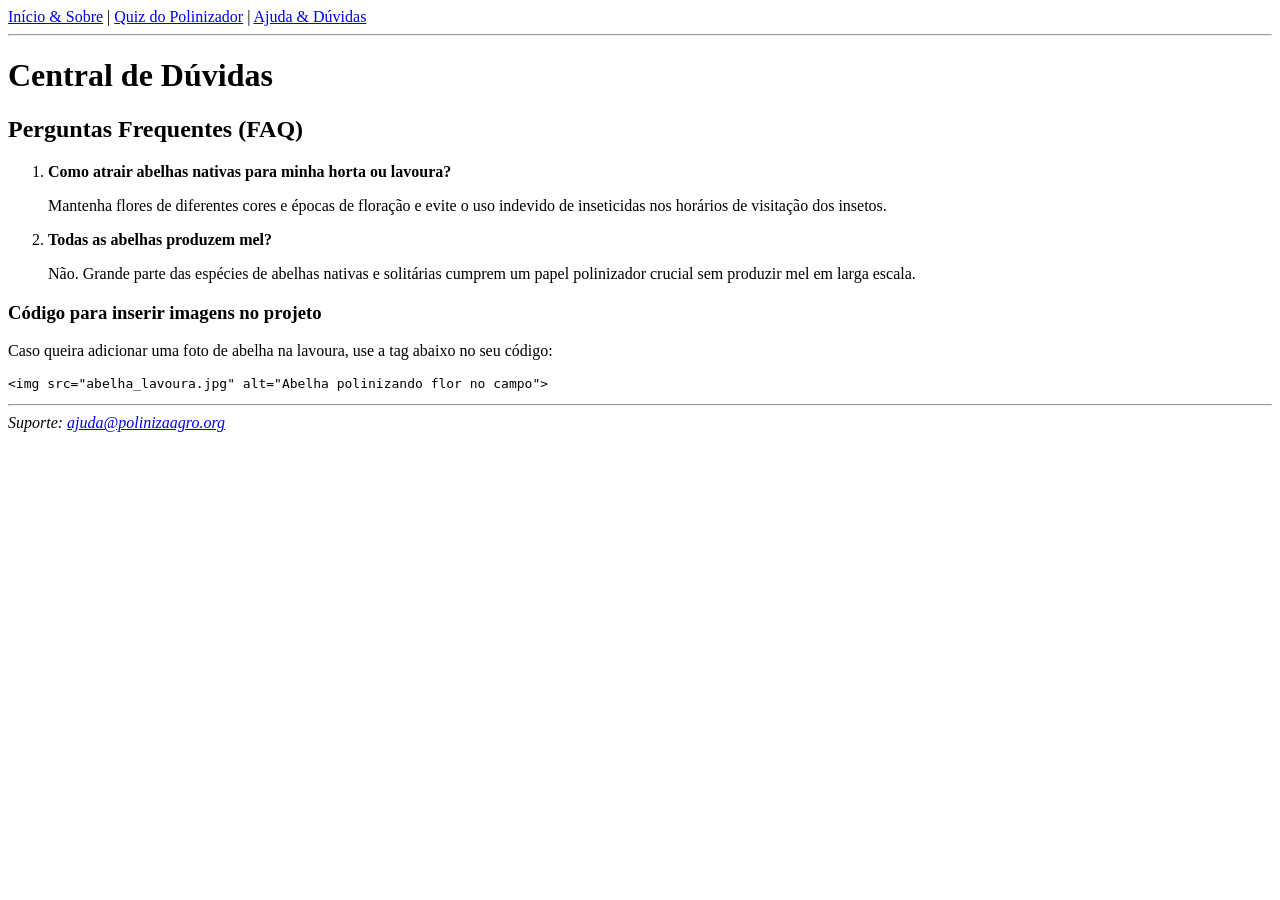
==== ajuda.html @ 0375dee4 "agrinhoo" ====
<!DOCTYPE html>
<html lang="pt-BR">
<head>
    <meta charset="UTF-8">
    <title>Ajuda e Suporte - PolinizaAgro</title>
</head>
<body>

    <nav>
        <a href="index.html">Início & Sobre</a> | 
        <a href="quiz.html">Quiz do Polinizador</a> | 
        <a href="ajuda.html">Ajuda & Dúvidas</a>
    </nav>

    <hr>

    <h1>Central de Dúvidas</h1>
    <h2>Perguntas Frequentes (FAQ)</h2>

    <ol>
        <li>
            <strong>Como atrair abelhas nativas para minha horta ou lavoura?</strong>
            <p>Mantenha flores de diferentes cores e épocas de floração e evite o uso indevido de inseticidas nos horários de visitação dos insetos.</p>
        </li>
        <li>
            <strong>Todas as abelhas produzem mel?</strong>
            <p>Não. Grande parte das espécies de abelhas nativas e solitárias cumprem um papel polinizador crucial sem produzir mel em larga escala.</p>
        </li>
    </ol>

    <h3>Código para inserir imagens no projeto</h3>
    <p>Caso queira adicionar uma foto de abelha na lavoura, use a tag abaixo no seu código:</p>
    <pre><code>&lt;img src="abelha_lavoura.jpg" alt="Abelha polinizando flor no campo"&gt;</code></pre>

    <hr>

    <footer>
        <address>
            Suporte: <a href="mailto:ajuda@polinizaagro.org">ajuda@polinizaagro.org</a>
        </address>
    </footer>

</body>
</html>
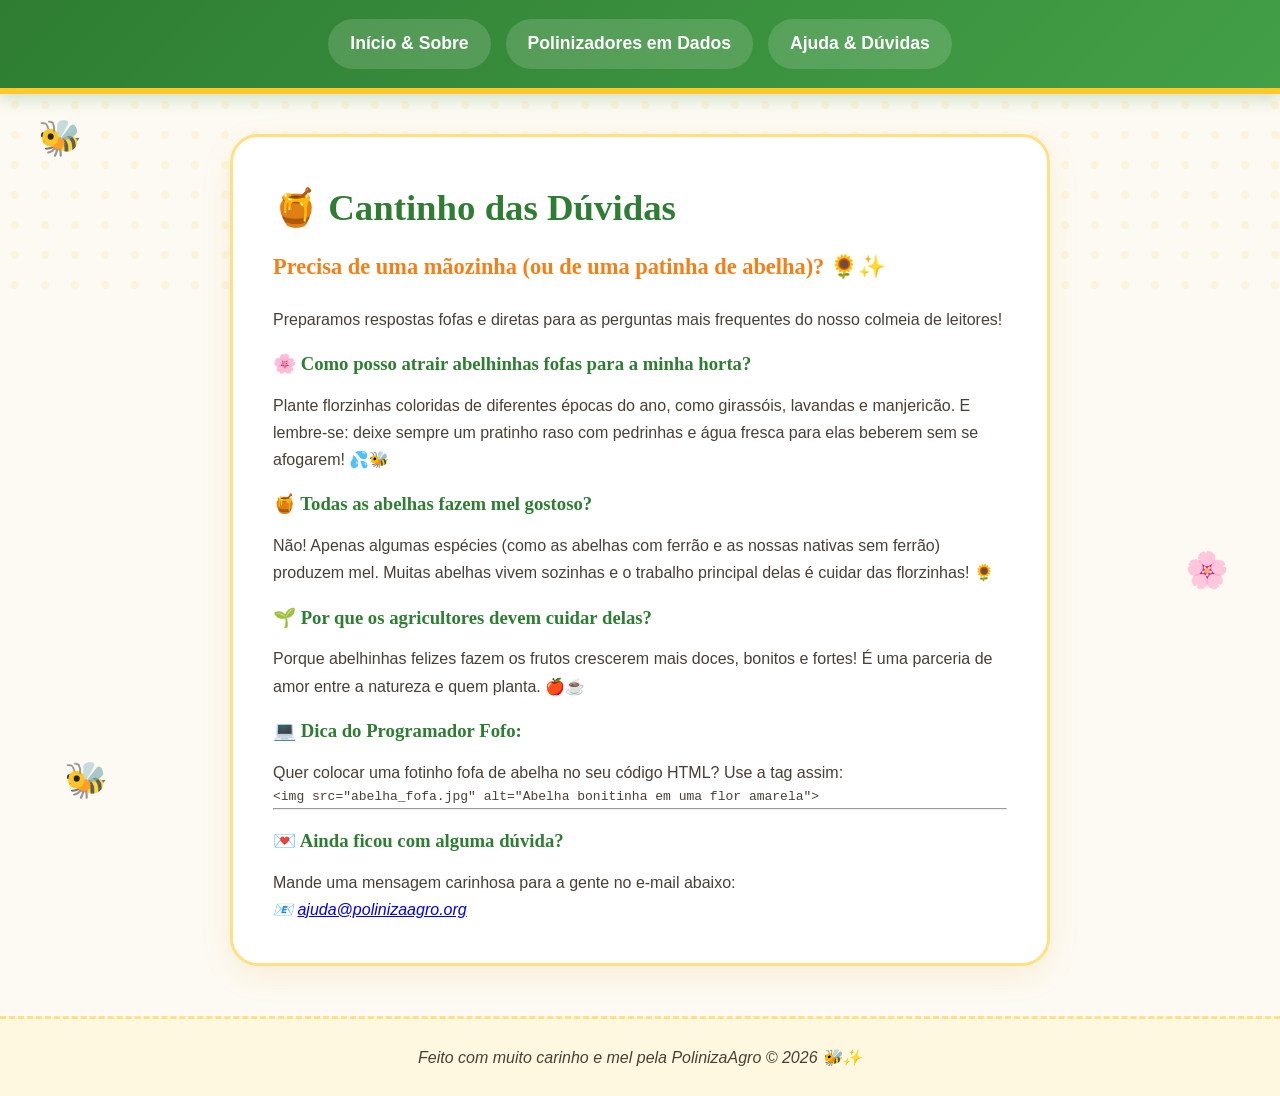
==== commit 63d45059: "agroagrinho" ====
--- a/ajuda.html
+++ b/ajuda.html
@@ -2,42 +2,63 @@
 <html lang="pt-BR">
 <head>
     <meta charset="UTF-8">
-    <title>Ajuda e Suporte - PolinizaAgro</title>
+    <meta name="viewport" content="width=device-width, initial-scale=1.0">
+    <title>Ajuda e Dúvidas - PolinizaAgro</title>
+    <link rel="stylesheet" href="style.css">
 </head>
 <body>
 
-    <nav>
-        <a href="index.html">Início & Sobre</a> | 
-        <a href="quiz.html">Quiz do Polinizador</a> | 
-        <a href="ajuda.html">Ajuda & Dúvidas</a>
-    </nav>
+    <div class="bee-decoration bee-1">🐝</div>
+    <div class="bee-decoration bee-2">🌸</div>
+    <div class="bee-decoration bee-3">🐝</div>
 
-    <hr>
+    <header>
+        <nav>
+            <a href="index.html">Início & Sobre</a>
+            <a href="grafico.html">Polinizadores em Dados</a>
+            <a href="ajuda.html">Ajuda & Dúvidas</a>
+        </nav>
+    </header>
 
-    <h1>Central de Dúvidas</h1>
-    <h2>Perguntas Frequentes (FAQ)</h2>
+    <main>
+        <h1>🍯 Cantinho das Dúvidas</h1>
+        <h2>Precisa de uma mãozinha (ou de uma patinha de abelha)? 🌻✨</h2>
 
-    <ol>
-        <li>
-            <strong>Como atrair abelhas nativas para minha horta ou lavoura?</strong>
-            <p>Mantenha flores de diferentes cores e épocas de floração e evite o uso indevido de inseticidas nos horários de visitação dos insetos.</p>
-        </li>
-        <li>
-            <strong>Todas as abelhas produzem mel?</strong>
-            <p>Não. Grande parte das espécies de abelhas nativas e solitárias cumprem um papel polinizador crucial sem produzir mel em larga escala.</p>
-        </li>
-    </ol>
+        <p>Preparamos respostas fofas e diretas para as perguntas mais frequentes do nosso colmeia de leitores!</p>
 
-    <h3>Código para inserir imagens no projeto</h3>
-    <p>Caso queira adicionar uma foto de abelha na lavoura, use a tag abaixo no seu código:</p>
-    <pre><code>&lt;img src="abelha_lavoura.jpg" alt="Abelha polinizando flor no campo"&gt;</code></pre>
+        <!-- Cards de Perguntas Fofos -->
+        <div class="faq-card">
+            <h3>🌸 Como posso atrair abelhinhas fofas para a minha horta?</h3>
+            <p>Plante florzinhas coloridas de diferentes épocas do ano, como girassóis, lavandas e manjericão. E lembre-se: deixe sempre um pratinho raso com pedrinhas e água fresca para elas beberem sem se afogarem! 💦🐝</p>
+        </div>
 
-    <hr>
+        <div class="faq-card">
+            <h3>🍯 Todas as abelhas fazem mel gostoso?</h3>
+            <p>Não! Apenas algumas espécies (como as abelhas com ferrão e as nossas nativas sem ferrão) produzem mel. Muitas abelhas vivem sozinhas e o trabalho principal delas é cuidar das florzinhas! 🌻</p>
+        </div>
+
+        <div class="faq-card">
+            <h3>🌱 Por que os agricultores devem cuidar delas?</h3>
+            <p>Porque abelhinhas felizes fazem os frutos crescerem mais doces, bonitos e fortes! É uma parceria de amor entre a natureza e quem planta. 🍎☕</p>
+        </div>
+
+        <h3>💻 Dica do Programador Fofo:</h3>
+        <p>Quer colocar uma fotinho fofa de abelha no seu código HTML? Use a tag assim:</p>
+        <pre><code>&lt;img src="abelha_fofa.jpg" alt="Abelha bonitinha em uma flor amarela"&gt;</code></pre>
+
+        <hr class="linha-fofa">
+
+        <div class="contato-box">
+            <h3>💌 Ainda ficou com alguma dúvida?</h3>
+            <p>Mande uma mensagem carinhosa para a gente no e-mail abaixo:</p>
+            <address>
+                📧 <a href="mailto:ajuda@polinizaagro.org">ajuda@polinizaagro.org</a>
+            </address>
+        </div>
+    </main>
 
     <footer>
-        <address>
-            Suporte: <a href="mailto:ajuda@polinizaagro.org">ajuda@polinizaagro.org</a>
-        </address>
+        <address>Feito com muito carinho e mel pela PolinizaAgro &copy; 2026 🐝✨</address>
     </footer>
 
 </body>
--- a/style.css
+++ b/style.css
@@ -0,0 +1,159 @@
+* {
+    margin: 0;
+    padding: 0;
+    box-sizing: border-box;
+}
+
+body {
+    font-family: 'Quicksand', sans-serif;
+    line-height: 1.7;
+    background-color: #fdfaf3;
+    color: #4a3f35;
+    position: relative;
+    overflow-x: hidden;
+}
+
+body::before {
+    content: "";
+    position: absolute;
+    top: 0;
+    left: 0;
+    right: 0;
+    height: 300px;
+    background: radial-gradient(circle, rgba(255, 213, 79, 0.15) 20%, transparent 20%);
+    background-size: 30px 30px;
+    z-index: -1;
+}
+
+.bee-decoration {
+    position: fixed;
+    font-size: 2.2rem;
+    pointer-events: none;
+    z-index: 100;
+    animation: floatBee 6s ease-in-out infinite alternate;
+    opacity: 0.85;
+}
+
+.bee-1 { top: 12%; left: 3%; animation-delay: 0s; }
+.bee-2 { top: 60%; right: 4%; animation-delay: 2s; }
+.bee-3 { bottom: 10%; left: 5%; animation-delay: 4s; }
+
+@keyframes floatBee {
+    0% { transform: translateY(0px) rotate(-5deg) scale(1); }
+    50% { transform: translateY(-18px) rotate(8deg) scale(1.05); }
+    100% { transform: translateY(0px) rotate(-5deg) scale(1); }
+}
+
+header {
+    background: linear-gradient(135deg, #2e7d32 0%, #43a047 100%);
+    padding: 1.2rem 1rem;
+    box-shadow: 0 6px 15px rgba(46, 125, 50, 0.2);
+    border-bottom: 6px solid #ffca28;
+    text-align: center;
+}
+
+nav {
+    display: flex;
+    justify-content: center;
+    gap: 15px;
+    flex-wrap: wrap;
+}
+
+nav a {
+    color: #ffffff;
+    text-decoration: none;
+    font-weight: 700;
+    font-family: 'Fredoka', sans-serif;
+    font-size: 1.1rem;
+    padding: 10px 22px;
+    border-radius: 25px;
+    background-color: rgba(255, 255, 255, 0.15);
+    transition: all 0.3s;
+}
+
+nav a:hover {
+    background-color: #ffca28;
+    color: #3e2723;
+}
+
+main {
+    max-width: 820px;
+    margin: 40px auto;
+    background: #ffffff;
+    padding: 40px;
+    border-radius: 28px;
+    box-shadow: 0 10px 30px rgba(212, 160, 23, 0.12);
+    border: 3px solid #ffe082;
+}
+
+h1 {
+    font-family: 'Fredoka', cursive;
+    color: #2e7d32;
+    font-size: 2.3rem;
+    margin-bottom: 8px;
+}
+
+h2 {
+    font-family: 'Fredoka', cursive;
+    color: #f57f17;
+    margin-bottom: 20px;
+    font-size: 1.4rem;
+}
+
+h3 {
+    font-family: 'Fredoka', cursive;
+    color: #2e7d32;
+    margin-top: 15px;
+    margin-bottom: 12px;
+}
+
+.question-block {
+    background: #fff8e1;
+    border: 2px solid #ffe082;
+    padding: 22px;
+    border-radius: 20px;
+    margin-bottom: 25px;
+}
+
+.option-label {
+    display: flex;
+    align-items: center;
+    gap: 10px;
+    margin: 12px 0;
+    padding: 10px 15px;
+    background: #ffffff;
+    border-radius: 12px;
+    border: 1px solid #ffecb3;
+    cursor: pointer;
+}
+
+button {
+    background: linear-gradient(135deg, #ffb300 0%, #f57f17 100%);
+    color: #ffffff;
+    border: none;
+    padding: 14px 32px;
+    font-family: 'Fredoka', cursive;
+    font-size: 1.2rem;
+    border-radius: 30px;
+    cursor: pointer;
+    display: block;
+    margin: 20px auto 0;
+}
+
+#resultado-quiz {
+    margin-top: 25px;
+    padding: 20px;
+    font-size: 1.15rem;
+    border-radius: 18px;
+    display: none;
+    text-align: center;
+    font-family: 'Fredoka', cursive;
+}
+
+footer {
+    text-align: center;
+    margin-top: 50px;
+    padding: 25px;
+    background-color: #fff8e1;
+    border-top: 3px dashed #ffe082;
+}
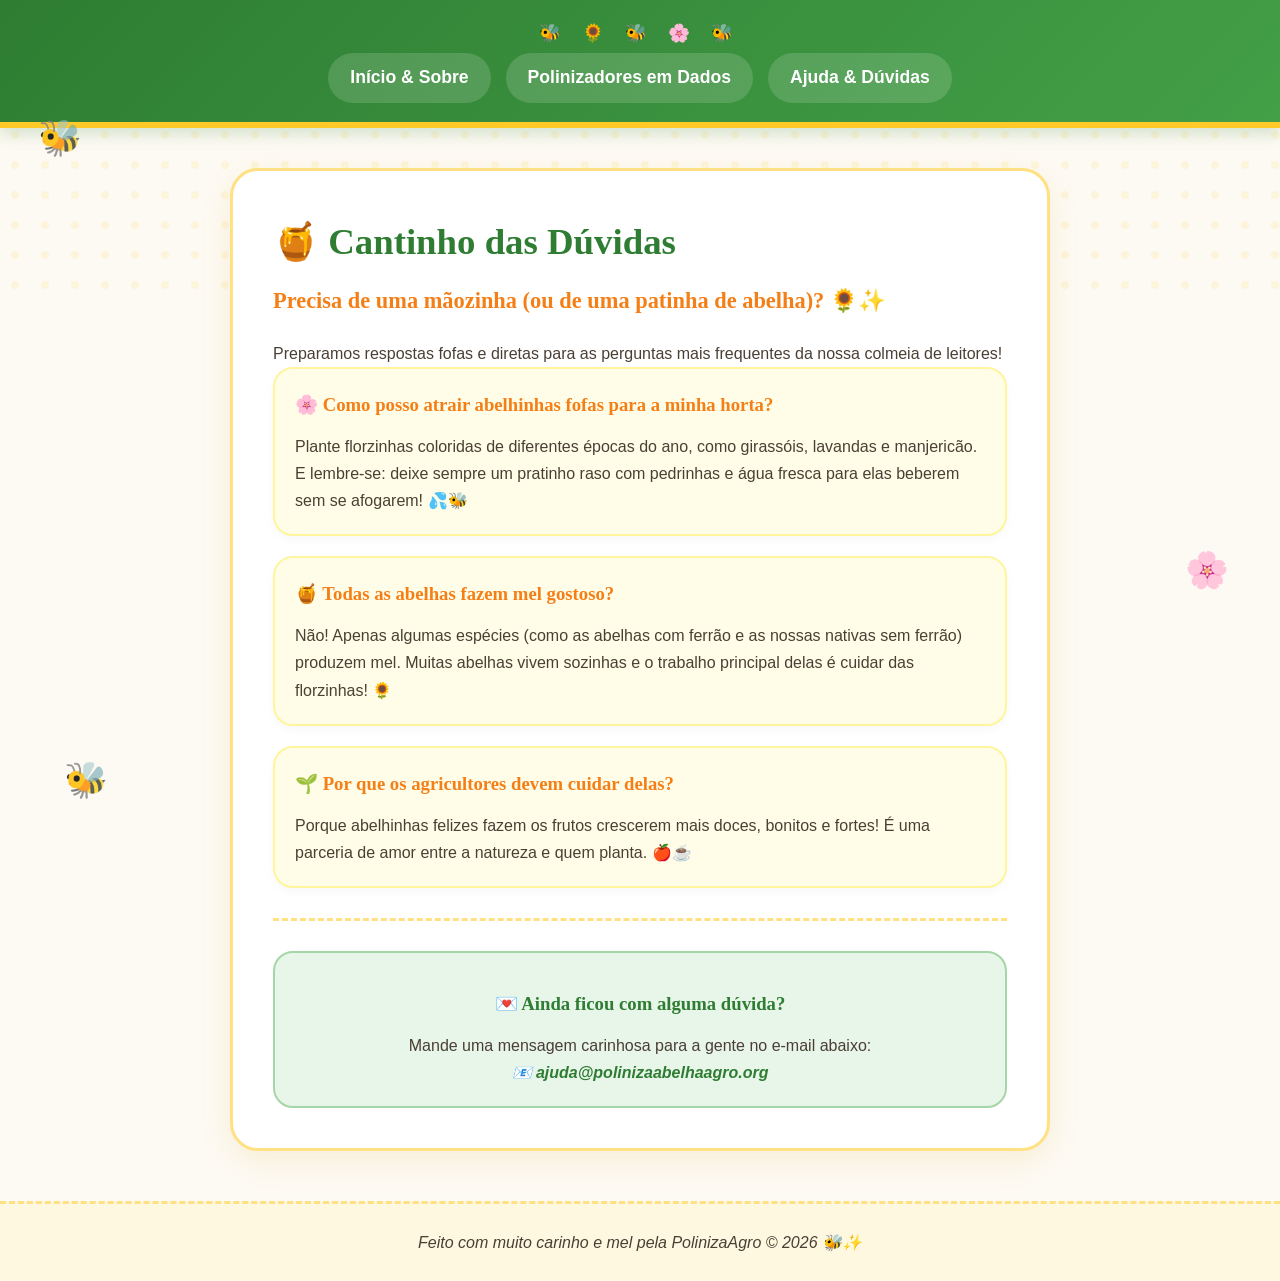
==== commit 2e0e9895: "agrinhoagroagro" ====
--- a/ajuda.html
+++ b/ajuda.html
@@ -1,3 +1,4 @@
+
 <!DOCTYPE html>
 <html lang="pt-BR">
 <head>
@@ -24,7 +25,7 @@
         <h1>🍯 Cantinho das Dúvidas</h1>
         <h2>Precisa de uma mãozinha (ou de uma patinha de abelha)? 🌻✨</h2>
 
-        <p>Preparamos respostas fofas e diretas para as perguntas mais frequentes do nosso colmeia de leitores!</p>
+        <p>Preparamos respostas fofas e diretas para as perguntas mais frequentes da nossa colmeia de leitores!</p>
 
         <!-- Cards de Perguntas Fofos -->
         <div class="faq-card">
@@ -42,17 +43,13 @@
             <p>Porque abelhinhas felizes fazem os frutos crescerem mais doces, bonitos e fortes! É uma parceria de amor entre a natureza e quem planta. 🍎☕</p>
         </div>
 
-        <h3>💻 Dica do Programador Fofo:</h3>
-        <p>Quer colocar uma fotinho fofa de abelha no seu código HTML? Use a tag assim:</p>
-        <pre><code>&lt;img src="abelha_fofa.jpg" alt="Abelha bonitinha em uma flor amarela"&gt;</code></pre>
-
         <hr class="linha-fofa">
 
         <div class="contato-box">
             <h3>💌 Ainda ficou com alguma dúvida?</h3>
             <p>Mande uma mensagem carinhosa para a gente no e-mail abaixo:</p>
             <address>
-                📧 <a href="mailto:ajuda@polinizaagro.org">ajuda@polinizaagro.org</a>
+                📧 <a href="mailto:ajuda@polinizaagro.org">ajuda@polinizaabelhaagro.org</a>
             </address>
         </div>
     </main>
--- a/style.css
+++ b/style.css
@@ -52,6 +52,14 @@
     text-align: center;
 }
 
+header::before {
+    content: "🐝 🌻 🐝 🌸 🐝";
+    display: block;
+    font-size: 1.1rem;
+    margin-bottom: 4px;
+    letter-spacing: 8px;
+}
+
 nav {
     display: flex;
     justify-content: center;
@@ -74,6 +82,7 @@
 nav a:hover {
     background-color: #ffca28;
     color: #3e2723;
+    transform: translateY(-3px) scale(1.05);
 }
 
 main {
@@ -84,6 +93,7 @@
     border-radius: 28px;
     box-shadow: 0 10px 30px rgba(212, 160, 23, 0.12);
     border: 3px solid #ffe082;
+    position: relative;
 }
 
 h1 {
@@ -107,47 +117,132 @@
     margin-bottom: 12px;
 }
 
-.question-block {
+blockquote {
+    background-color: #fffde7;
+    border-left: 6px solid #ffb300;
+    padding: 18px;
+    margin: 25px 0;
+    border-radius: 12px;
+    font-style: italic;
+}
+
+/* --- ESTILO DO GRÁFICO REDONDO (PIZZA) --- */
+.chart-card {
     background: #fff8e1;
     border: 2px solid #ffe082;
-    padding: 22px;
+    padding: 25px;
+    border-radius: 22px;
+    margin: 25px 0;
+}
+
+.pie-chart-wrapper {
+    display: flex;
+    align-items: center;
+    justify-content: space-around;
+    flex-wrap: wrap;
+    gap: 25px;
+    margin-top: 20px;
+}
+
+/* Desenho do círculo cônico em CSS proporcional às % */
+.pie-chart {
+    width: 220px;
+    height: 220px;
+    border-radius: 50%;
+    background: conic-gradient(
+        #fbc02d 0% 66%,       /* Abelhas (66%) - Amarelo Ouro */
+        #ab47bc 66% 75.2%,    /* Borboletas (9.2%) - Roxo */
+        #8d6e63 75.2% 83.2%,  /* Outros (8%) - Marrom */
+        #795548 83.2% 88.4%,  /* Besouros (5.2%) - Marrom Escuro */
+        #f57c00 88.4% 93.2%,  /* Vespas (4.8%) - Laranja */
+        #29b6f6 93.2% 97.6%,  /* Aves (4.4%) - Azul */
+        #78909c 97.6% 100%    /* Moscas (2.4%) - Cinza */
+    );
+    display: flex;
+    align-items: center;
+    justify-content: center;
+    box-shadow: 0 6px 15px rgba(0,0,0,0.1);
+}
+
+/* Miolo para efeito de gráfico rosca fofo */
+.pie-center {
+    width: 110px;
+    height: 110px;
+    background: #ffffff;
+    border-radius: 50%;
+    display: flex;
+    align-items: center;
+    justify-content: center;
+    text-align: center;
+    font-family: 'Fredoka', cursive;
+    color: #2e7d32;
+    font-size: 0.95rem;
+    box-shadow: inset 0 2px 5px rgba(0,0,0,0.08);
+}
+
+.chart-legend {
+    list-style: none;
+    font-size: 1.05rem;
+}
+
+.chart-legend li {
+    display: flex;
+    align-items: center;
+    gap: 10px;
+    margin-bottom: 8px;
+}
+
+.color-box {
+    width: 18px;
+    height: 18px;
+    border-radius: 5px;
+    display: inline-block;
+}
+
+/* Cores da legenda sincronizadas com a pizza */
+.c-abelhas { background-color: #fbc02d; }
+.c-borboletas { background-color: #ab47bc; }
+.c-outros { background-color: #8d6e63; }
+.c-besouros { background-color: #795548; }
+.c-vespas { background-color: #f57c00; }
+.c-aves { background-color: #29b6f6; }
+.c-moscas { background-color: #78909c; }
+
+.fonte-dados {
+    display: block;
+    text-align: right;
+    margin-top: 15px;
+    color: #8d6e63;
+    font-style: italic;
+}
+
+/* --- ESTILO DA CENTRAL DE AJUDA FOFA --- */
+.faq-card {
+    background: #fffde7;
+    border: 2px solid #fff59d;
+    padding: 20px;
     border-radius: 20px;
-    margin-bottom: 25px;
-}
-
-.option-label {
-    display: flex;
-    align-items: center;
-    gap: 10px;
-    margin: 12px 0;
-    padding: 10px 15px;
-    background: #ffffff;
-    border-radius: 12px;
-    border: 1px solid #ffecb3;
-    cursor: pointer;
-}
-
-button {
-    background: linear-gradient(135deg, #ffb300 0%, #f57f17 100%);
-    color: #ffffff;
+    margin-bottom: 20px;
+    box-shadow: 0 4px 10px rgba(0,0,0,0.03);
+}
+
+.faq-card h3 {
+    margin-top: 0;
+    color: #f57f17;
+}
+
+.linha-fofa {
     border: none;
-    padding: 14px 32px;
-    font-family: 'Fredoka', cursive;
-    font-size: 1.2rem;
-    border-radius: 30px;
-    cursor: pointer;
-    display: block;
-    margin: 20px auto 0;
-}
-
-#resultado-quiz {
-    margin-top: 25px;
+    border-top: 3px dashed #ffe082;
+    margin: 30px 0;
+}
+
+.contato-box {
+    background: #e8f5e9;
+    border: 2px solid #a5d6a7;
     padding: 20px;
-    font-size: 1.15rem;
-    border-radius: 18px;
-    display: none;
-    text-align: center;
-    font-family: 'Fredoka', cursive;
+    border-radius: 20px;
+    text-align: center;
 }
 
 footer {
@@ -156,4 +251,10 @@
     padding: 25px;
     background-color: #fff8e1;
     border-top: 3px dashed #ffe082;
+}
+
+address a {
+    color: #2e7d32;
+    font-weight: 700;
+    text-decoration: none;
 }
